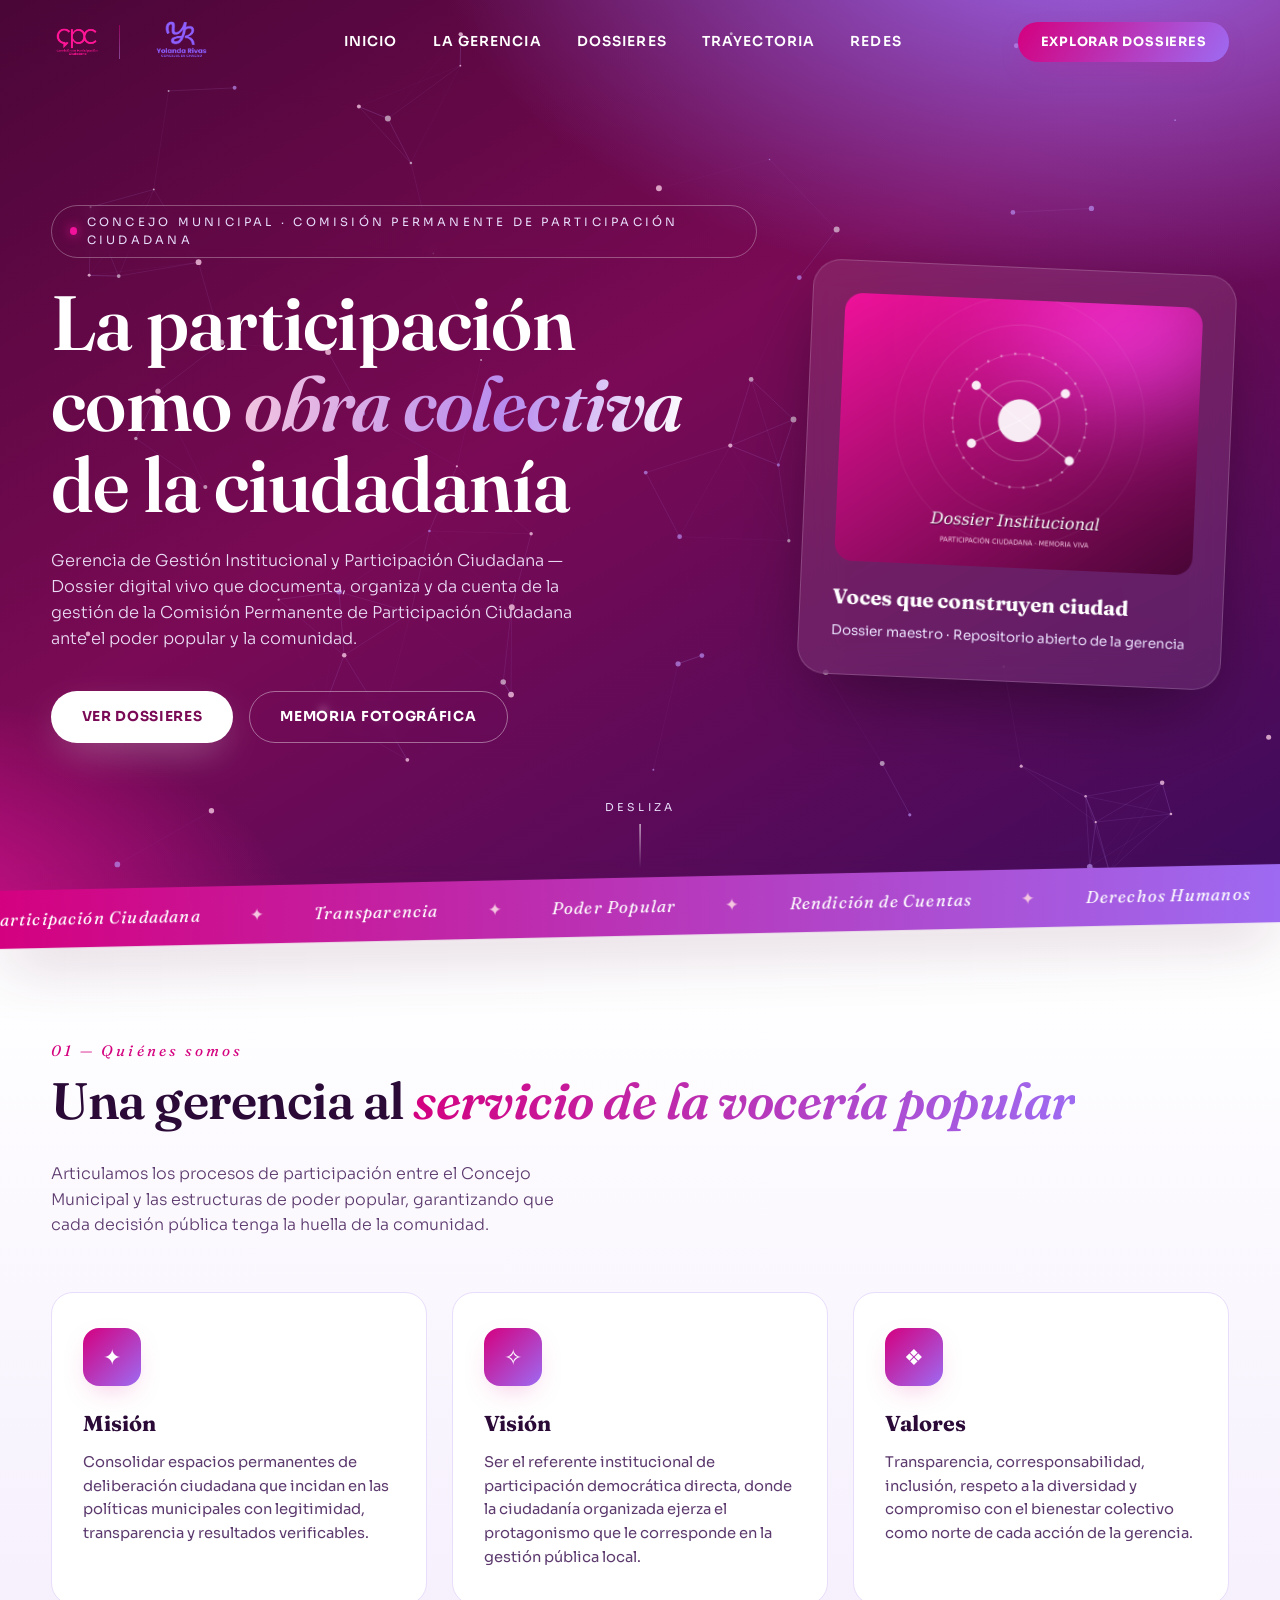
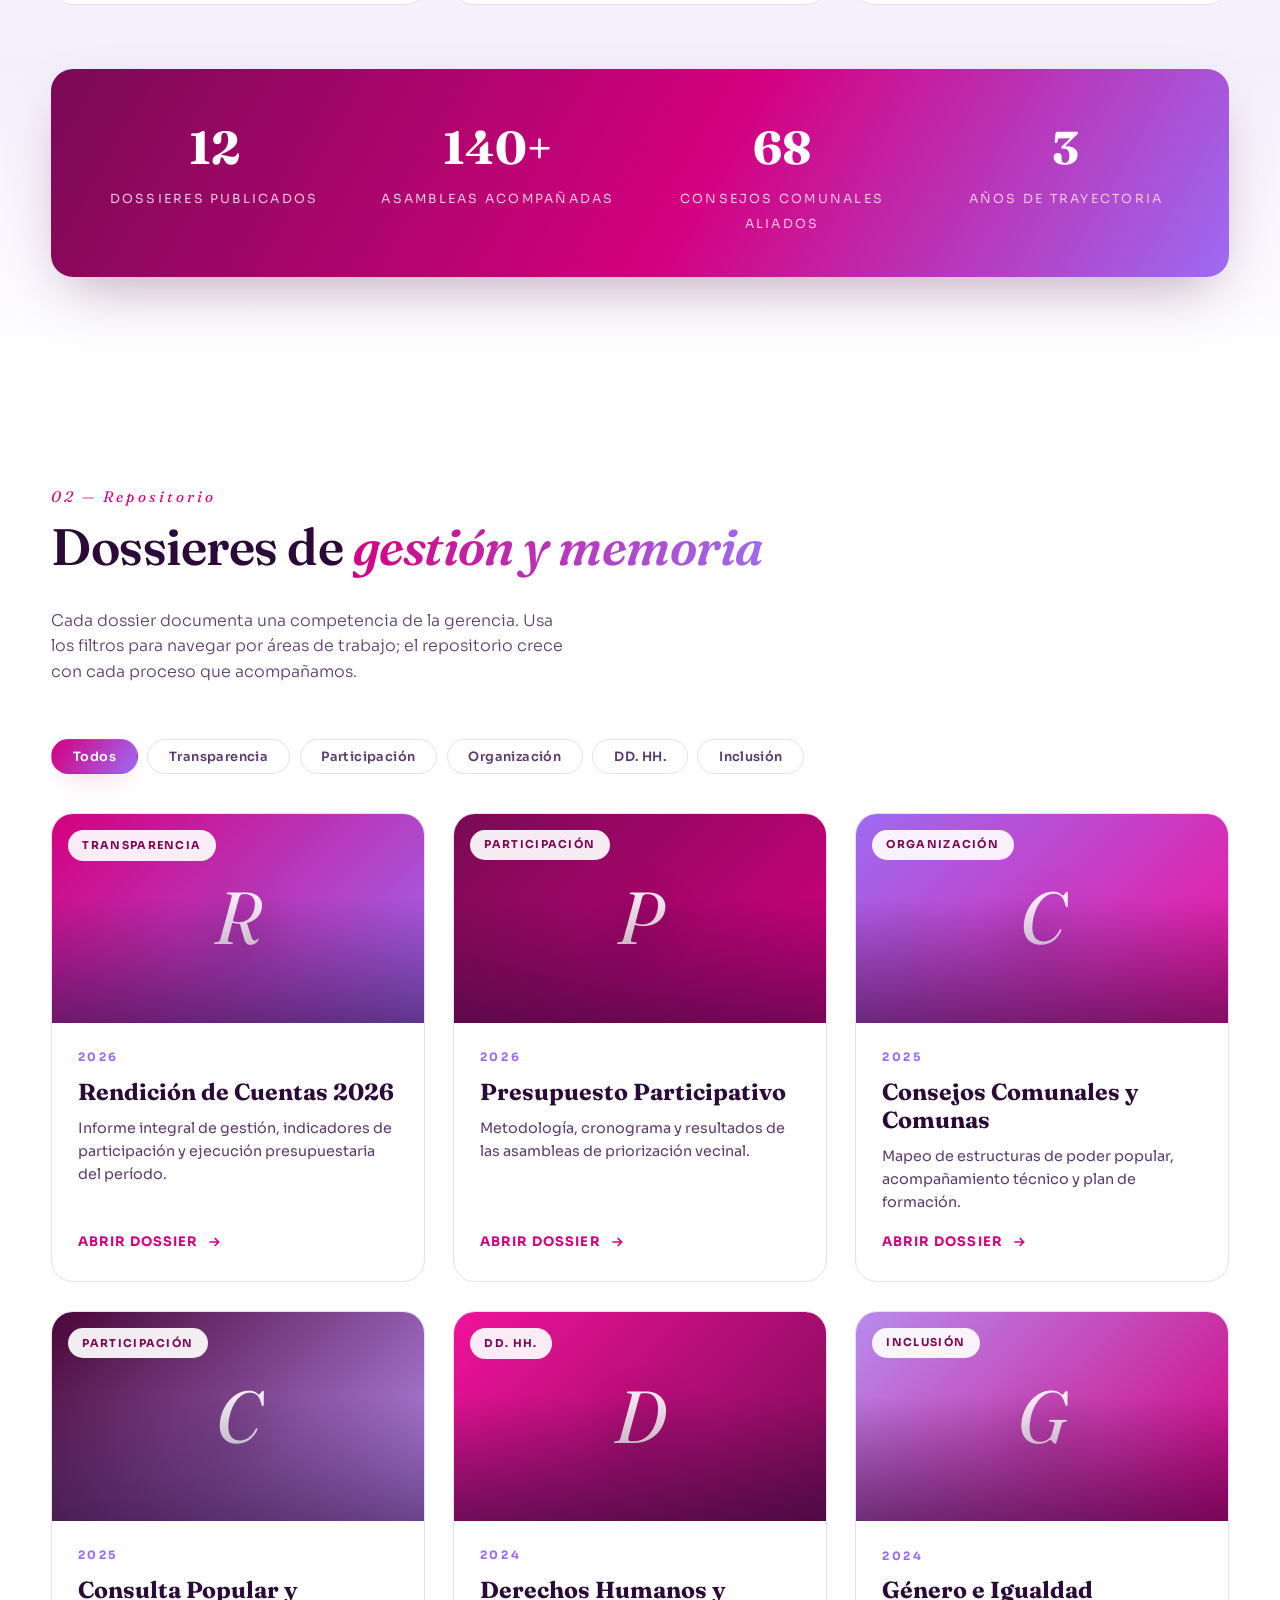
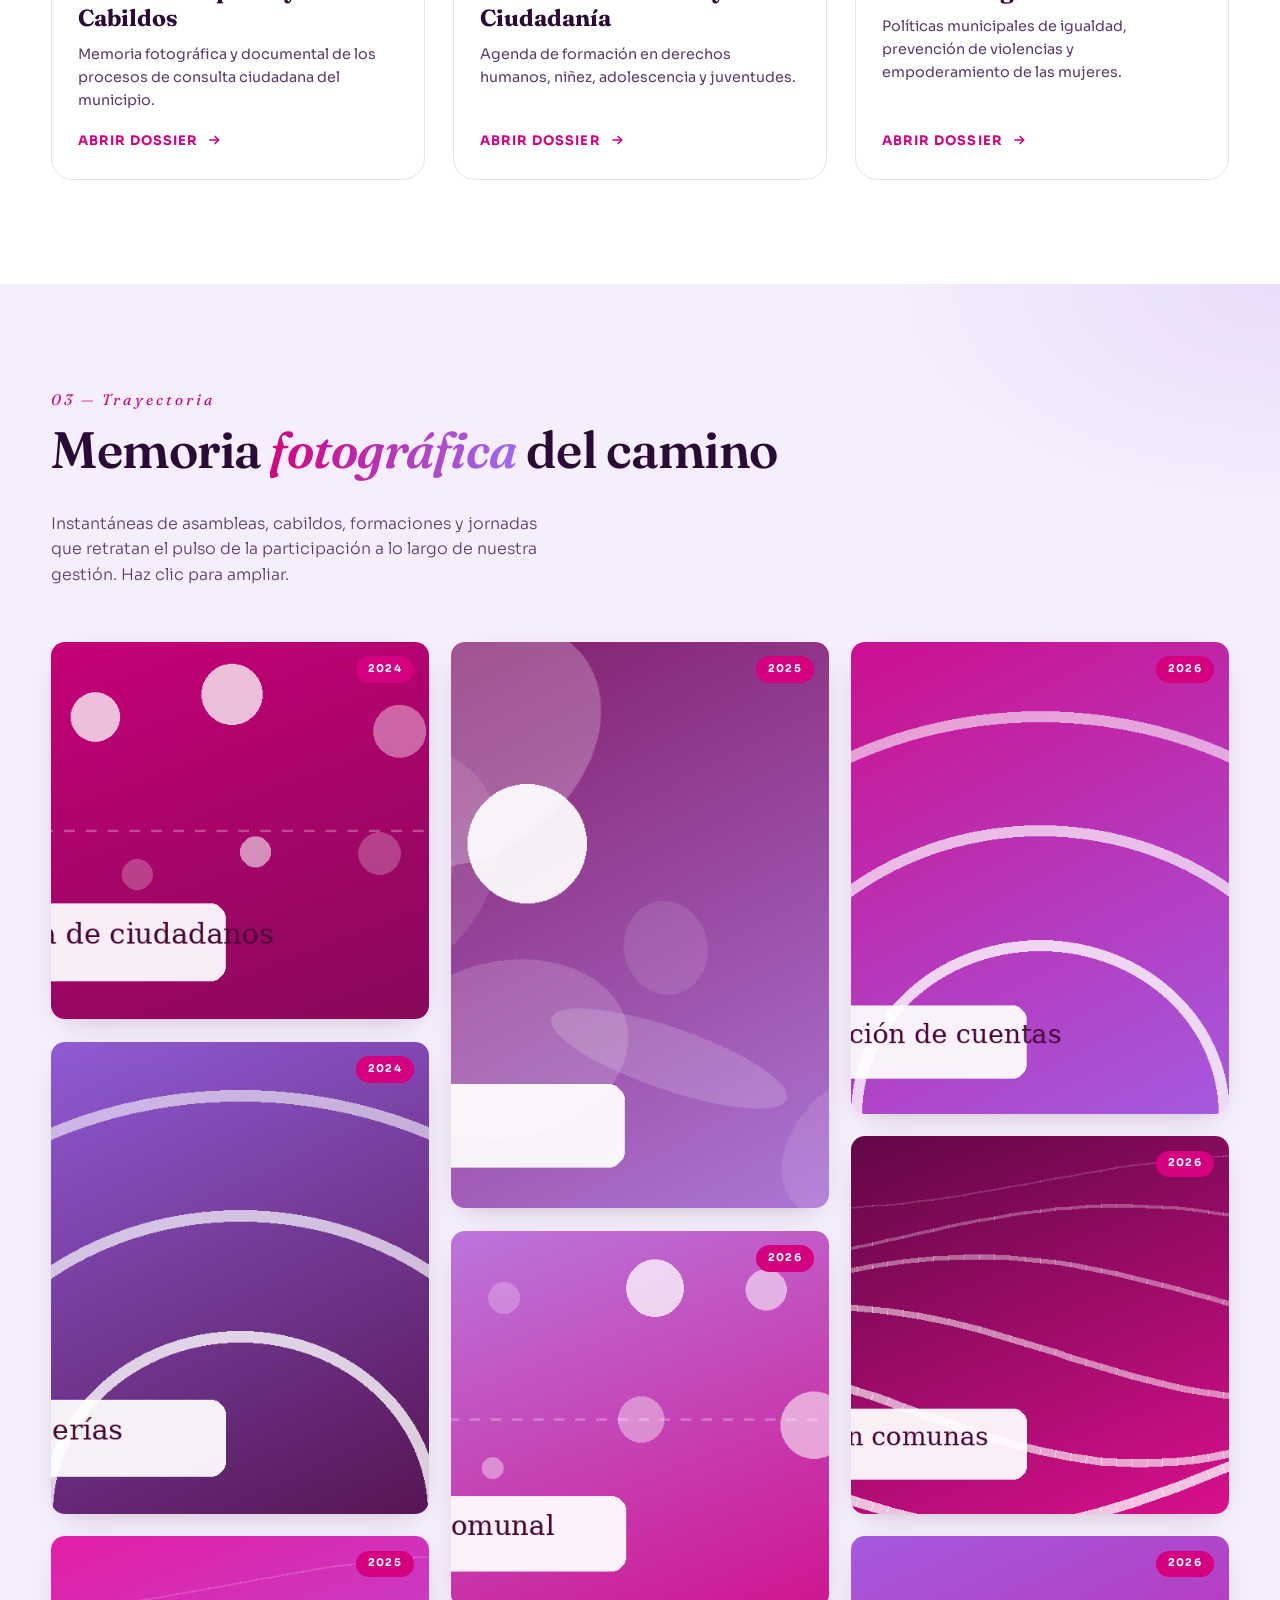
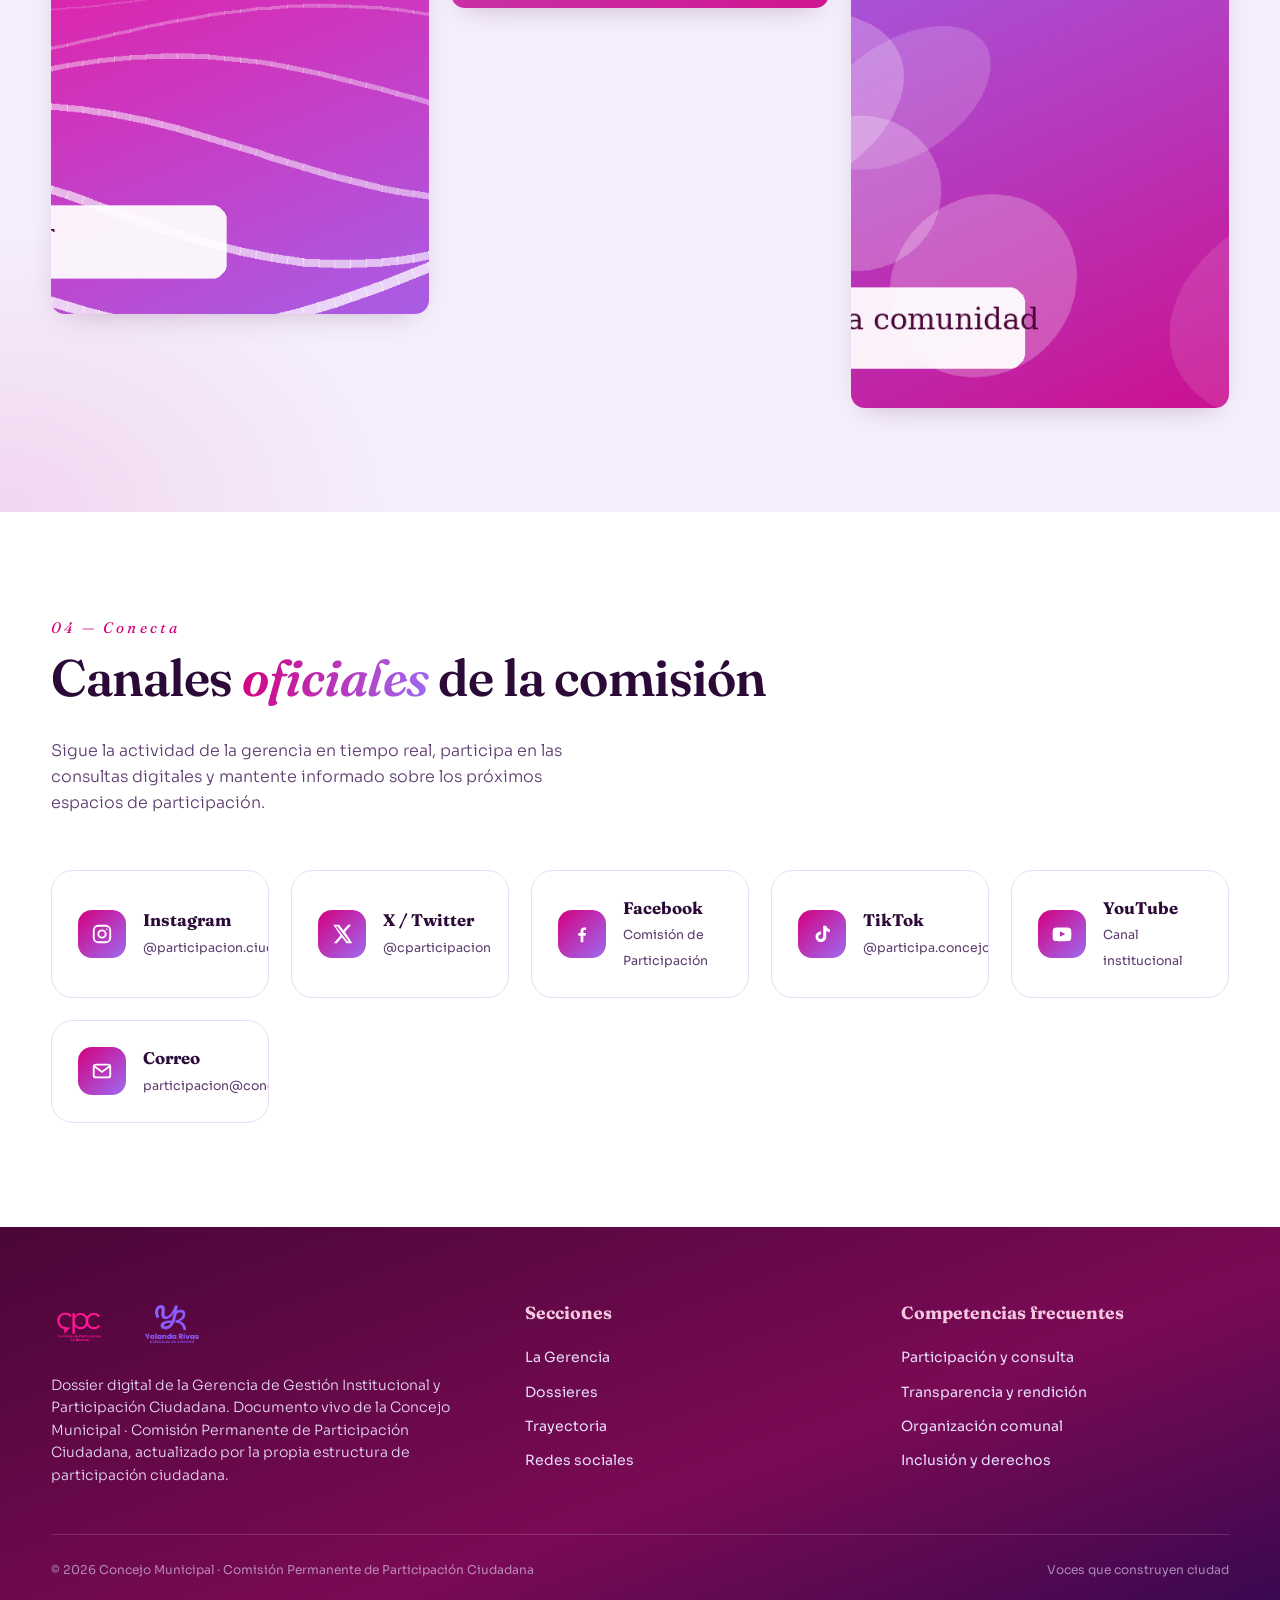
==== index.html @ bcfd6445 "Add files via upload" ====
<!DOCTYPE html>
<html lang="es">
<head>
  <meta charset="UTF-8">
  <meta name="viewport" content="width=device-width, initial-scale=1.0">
  <title>Dossier Institucional · Comisión Permanente de Participación Ciudadana</title>
  <meta name="description" content="Dossier digital de la Gerencia de Gestión Institucional y Participación Ciudadana: dossieres, memoria fotográfica y canales oficiales.">
  <link rel="icon" href="assets/img/logos/logo-comision.png" type="image/png">
  <link rel="preconnect" href="https://fonts.googleapis.com">
  <link rel="preconnect" href="https://fonts.gstatic.com" crossorigin>
  <link href="https://fonts.googleapis.com/css2?family=Fraunces:ital,opsz,wght@0,9..144,300..700;1,9..144,300..700&family=Sora:wght@300;400;600;700&display=swap" rel="stylesheet">
  <link rel="stylesheet" href="css/style.css">
  <link rel="stylesheet" href="css/animations.css">
</head>
<body>

  <!-- Preloader -->
  <div class="preloader" aria-hidden="true">
    <div class="preloader__sello"><span>✦</span></div>
    <p>Dossier Institucional</p>
  </div>

  <!-- Cabecera -->
  <header class="header" id="header">
    <div class="header__logos">
      <img id="logo-comision" src="assets/img/logos/logo-comision.png" alt="Logo de la Comisión Permanente de Participación Ciudadana">
      <span class="header__separador"></span>
      <img id="logo-concejo" src="assets/img/logos/logo-concejo.png" alt="Logo del Concejo Municipal">
    </div>

    <nav class="nav" id="nav" aria-label="Navegación principal">
      <a href="#inicio">Inicio</a>
      <a href="#g-erencia">La Gerencia</a>
      <a href="#g-dossieres">Dossieres</a>
      <a href="#g-galeria">Trayectoria</a>
      <a href="#g-redes">Redes</a>
    </nav>

    <a class="header__cta" href="#g-dossieres">Explorar dossieres</a>

    <button class="hamburguesa" id="hamburguesa" aria-label="Abrir menú">
      <span></span><span></span><span></span>
    </button>
  </header>

  <!-- Hero -->
  <section class="hero" id="inicio">
    <canvas id="lienzo-particulas" aria-hidden="true"></canvas>
    <div class="hero__contenido">
      <div>
        <span class="hero__etiqueta" data-campo="institucion">Concejo Municipal</span>
        <h1>La participación<br>como <em>obra colectiva</em><br>de la ciudadanía</h1>
        <p class="hero__descripcion">
          <span data-campo="gerencia">Gerencia de Gestión Institucional</span> — Dossier digital vivo que
          documenta, organiza y da cuenta de la gestión de la Comisión Permanente de Participación
          Ciudadana ante el poder popular y la comunidad.
        </p>
        <div class="hero__acciones">
          <a class="boton boton--primario" href="#g-dossieres">Ver dossieres</a>
          <a class="boton boton--fantasma" href="#g-galeria">Memoria fotográfica</a>
        </div>
      </div>
      <aside class="hero__tarjeta" aria-label="Documento destacado">
        <img src="assets/img/hero/hero-portada.png" alt="Portada del dossier destacado">
        <h3 data-campo="lema">Voces que construyen ciudad</h3>
        <p>Dossier maestro · Repositorio abierto de la gerencia</p>
      </aside>
    </div>
    <div class="hero__scroll">Desliza</div>
  </section>

  <!-- Franja desfile -->
  <div class="marquee" aria-hidden="true">
    <div class="marquee__pista">
      <span>Participación Ciudadana</span><span>Transparencia</span><span>Poder Popular</span>
      <span>Rendición de Cuentas</span><span>Derechos Humanos</span><span>Inclusión</span>
      <span>Participación Ciudadana</span><span>Transparencia</span><span>Poder Popular</span>
      <span>Rendición de Cuentas</span><span>Derechos Humanos</span><span>Inclusión</span>
    </div>
  </div>

  <!-- La Gerencia -->
  <section class="seccion" id="g-erencia">
    <div class="contenedor">
      <div class="seccion__encabezado revelar">
        <div>
          <span class="seccion__numero">01 — Quiénes somos</span>
          <h2 class="seccion__titulo">Una gerencia al <em>servicio de la vocería popular</em></h2>
        </div>
        <p class="seccion__bajada">
          Articulamos los procesos de participación entre el Concejo Municipal y las estructuras
          de poder popular, garantizando que cada decisión pública tenga la huella de la comunidad.
        </p>
      </div>

      <div class="pilares revelar-hijo">
        <article class="pilar">
          <div class="pilar__icono">✦</div>
          <h3>Misión</h3>
          <p>Consolidar espacios permanentes de deliberación ciudadana que incidan en las políticas municipales con legitimidad, transparencia y resultados verificables.</p>
        </article>
        <article class="pilar">
          <div class="pilar__icono">✧</div>
          <h3>Visión</h3>
          <p>Ser el referente institucional de participación democrática directa, donde la ciudadanía organizada ejerza el protagonismo que le corresponde en la gestión pública local.</p>
        </article>
        <article class="pilar">
          <div class="pilar__icono">❖</div>
          <h3>Valores</h3>
          <p>Transparencia, corresponsabilidad, inclusión, respeto a la diversidad y compromiso con el bienestar colectivo como norte de cada acción de la gerencia.</p>
        </article>
      </div>

      <div class="cifras revelar" id="rejilla-cifras"><!-- Cifras inyectadas desde js/config.js --></div>
    </div>
  </section>

  <!-- Dossieres -->
  <section class="seccion" id="g-dossieres">
    <div class="contenedor">
      <div class="seccion__encabezado revelar">
        <div>
          <span class="seccion__numero">02 — Repositorio</span>
          <h2 class="seccion__titulo">Dossieres de <em>gestión y memoria</em></h2>
        </div>
        <p class="seccion__bajada">
          Cada dossier documenta una competencia de la gerencia. Usa los filtros para navegar por
          áreas de trabajo; el repositorio crece con cada proceso que acompañamos.
        </p>
      </div>

      <div class="filtros" id="filtros" role="group" aria-label="Filtrar dossieres por competencia"></div>
      <div class="dossieres__rejilla revelar-hijo" id="rejilla-dossieres"><!-- Dossieres inyectados desde js/config.js --></div>
    </div>
  </section>

  <!-- Galería / Trayectoria -->
  <section class="seccion" id="g-galeria">
    <div class="contenedor">
      <div class="seccion__encabezado revelar">
        <div>
          <span class="seccion__numero">03 — Trayectoria</span>
          <h2 class="seccion__titulo">Memoria <em>fotográfica</em> del camino</h2>
        </div>
        <p class="seccion__bajada">
          Instantáneas de asambleas, cabildos, formaciones y jornadas que retratan el pulso de la
          participación a lo largo de nuestra gestión. Haz clic para ampliar.
        </p>
      </div>
      <div class="galeria__muro" id="galeria-muro"><!-- Galería inyectada desde js/config.js --></div>
    </div>
  </section>

  <!-- Lightbox -->
  <div class="lightbox" id="lightbox" role="dialog" aria-modal="true" aria-label="Visor de imágenes">
    <button class="lightbox__btn lightbox__cerrar" id="lightbox-cerrar" aria-label="Cerrar">✕</button>
    <button class="lightbox__btn lightbox__prev" id="lightbox-prev" aria-label="Imagen anterior">‹</button>
    <figure class="lightbox__figura">
      <img id="lightbox-img" src="" alt="">
      <figcaption id="lightbox-caption"></figcaption>
    </figure>
    <button class="lightbox__btn lightbox__next" id="lightbox-next" aria-label="Imagen siguiente">›</button>
  </div>

  <!-- Redes sociales -->
  <section class="seccion" id="g-redes">
    <div class="contenedor">
      <div class="seccion__encabezado revelar">
        <div>
          <span class="seccion__numero">04 — Conecta</span>
          <h2 class="seccion__titulo">Canales <em>oficiales</em> de la comisión</h2>
        </div>
        <p class="seccion__bajada">
          Sigue la actividad de la gerencia en tiempo real, participa en las consultas digitales
          y mantente informado sobre los próximos espacios de participación.
        </p>
      </div>
      <div class="redes__rejilla revelar-hijo" id="rejilla-redes"><!-- Redes inyectadas desde js/config.js --></div>
    </div>
  </section>

  <!-- Pie de página -->
  <footer class="footer">
    <div class="footer__rejilla">
      <div>
        <div class="footer__marca">
          <img src="assets/img/logos/logo-comision.png" alt="Logo de la comisión">
          <img src="assets/img/logos/logo-concejo.png" alt="Logo del concejo">
        </div>
        <p>
          Dossier digital de la <span data-campo="gerencia">gerencia</span>. Documento vivo de la
          <span data-campo="institucion">institución</span>, actualizado por la propia estructura
          de participación ciudadana.
        </p>
      </div>
      <div>
        <h4>Secciones</h4>
        <ul>
          <li><a href="#g-erencia">La Gerencia</a></li>
          <li><a href="#g-dossieres">Dossieres</a></li>
          <li><a href="#g-galeria">Trayectoria</a></li>
          <li><a href="#g-redes">Redes sociales</a></li>
        </ul>
      </div>
      <div>
        <h4>Competencias frecuentes</h4>
        <ul>
          <li><a href="#g-dossieres">Participación y consulta</a></li>
          <li><a href="#g-dossieres">Transparencia y rendición</a></li>
          <li><a href="#g-dossieres">Organización comunal</a></li>
          <li><a href="#g-dossieres">Inclusión y derechos</a></li>
        </ul>
      </div>
    </div>
    <div class="footer__base">
      <span>© <span id="anio"></span> <span data-campo="institucion">Comisión Permanente de Participación Ciudadana</span></span>
      <span data-campo="lema">Voces que construyen ciudad</span>
    </div>
  </footer>

  <button class="ir-arriba" id="ir-arriba" aria-label="Volver arriba">↑</button>

  <script>document.getElementById('anio').textContent = new Date().getFullYear();</script>
  <script src="js/config.js"></script>
  <script src="js/main.js"></script>
</body>
</html>
---- css/style.css ----
/* ============================================================
   DOSSIER INSTITUCIONAL — COMISIÓN PERMANENTE DE PARTICIPACIÓN
   CIUDADANA · GERENCIA INSTITUCIONAL
   Paleta: Fucsia · Blanco · Lila (+ derivados)
   ============================================================ */

:root{
  /* Paleta institucional */
  --fuscia:        #D4007F;
  --fuscia-vivo:   #F0129B;
  --fuscia-oscuro: #7A0A55;
  --fuscia-prof:   #4A0637;
  --lila:          #B78BEE;
  --lila-vivo:     #9D6BF2;
  --lila-suave:    #E8DDFA;
  --lila-neblina:  #F5EFFD;
  --blanco:        #FFFFFF;
  --tinta:         #2B0A38;   /* morado muy oscuro, texto */
  --tinta-suave:   #5C3A6E;
  --gris-lila:     #9C8AAE;
  --oro-rosa:      #F4C6E0;

  /* Tipografía */
  --fuente-display: 'Fraunces', 'Georgia', serif;
  --fuente-cuerpo:  'Sora', 'Segoe UI', sans-serif;

  /* Ritmo visual */
  --radio:     22px;
  --radio-sm:  14px;
  --sombra:    0 24px 60px -18px rgba(74, 6, 55, .35);
  --sombra-sm: 0 10px 30px -12px rgba(212, 0, 127, .35);
  --transicion: cubic-bezier(.22, 1, .36, 1);
}

*, *::before, *::after{ margin:0; padding:0; box-sizing:border-box; }
html{ scroll-behavior:smooth; }
body{
  font-family: var(--fuente-cuerpo);
  color: var(--tinta);
  background: var(--blanco);
  overflow-x: hidden;
  line-height: 1.6;
}
img{ max-width:100%; display:block; }
a{ text-decoration:none; color:inherit; }
ul{ list-style:none; }
button{ font-family:inherit; cursor:pointer; border:none; background:none; }
::selection{ background: var(--fuscia); color: var(--blanco); }

/* ---------- Preloader ---------- */
.preloader{
  position:fixed; inset:0; z-index:9999;
  background: linear-gradient(135deg, var(--fuscia-prof), var(--fuscia-oscuro) 55%, var(--lila-vivo));
  display:flex; align-items:center; justify-content:center; flex-direction:column; gap:1.2rem;
  transition: opacity .8s var(--transicion), visibility .8s;
}
.preloader.oculto{ opacity:0; visibility:hidden; }
.preloader__sello{
  width:74px; height:74px; border-radius:50%;
  border:3px solid rgba(255,255,255,.25); border-top-color:var(--blanco);
  animation: girar 1s linear infinite;
  display:grid; place-items:center;
}
.preloader__sello span{
  font-family:var(--fuente-display); font-size:1.4rem; color:var(--blanco);
  animation: girar 1s linear infinite reverse;
}
.preloader p{ color:var(--lila-suave); letter-spacing:.35em; font-size:.72rem; text-transform:uppercase; }

/* ---------- Header ---------- */
.header{
  position:fixed; top:0; left:0; right:0; z-index:100;
  display:flex; align-items:center; justify-content:space-between;
  padding:1rem 4vw;
  transition: all .45s var(--transicion);
}
.header.solido{
  background: rgba(255,255,255,.86);
  backdrop-filter: blur(18px);
  box-shadow: 0 6px 30px -12px rgba(74,6,55,.25);
  padding:.6rem 4vw;
}
.header__logos{ display:flex; align-items:center; gap:1rem; }
.header__logos img{
  height:52px; width:auto; object-fit:contain;
  transition: transform .4s var(--transicion);
}
.header__logos img:hover{ transform: scale(1.08) rotate(-2deg); }
.header__separador{ width:1px; height:34px; background: linear-gradient(var(--fuscia), var(--lila)); opacity:.5; }

.nav{ display:flex; align-items:center; gap:2.2rem; }
.nav a{
  position:relative; font-size:.86rem; font-weight:600;
  letter-spacing:.08em; text-transform:uppercase; color:var(--tinta);
  padding:.3rem 0;
}
.header:not(.solido) .nav a{ color: var(--blanco); }
.nav a::after{
  content:''; position:absolute; left:0; bottom:-2px; height:2px; width:0;
  background: linear-gradient(90deg, var(--fuscia), var(--lila));
  transition: width .35s var(--transicion);
}
.nav a:hover::after{ width:100%; }

.header__cta{
  padding:.6rem 1.4rem; border-radius:999px; font-size:.8rem; font-weight:700;
  letter-spacing:.06em; text-transform:uppercase;
  background: linear-gradient(120deg, var(--fuscia), var(--lila-vivo));
  color:var(--blanco); box-shadow: var(--sombra-sm);
  transition: transform .3s var(--transicion), box-shadow .3s;
}
.header__cta:hover{ transform: translateY(-3px); box-shadow: 0 16px 34px -10px rgba(212,0,127,.5); }

.hamburguesa{ display:none; flex-direction:column; gap:5px; padding:.5rem; z-index:120; }
.hamburguesa span{ width:26px; height:2.5px; background: var(--fuscia); border-radius:2px; transition:.35s var(--transicion); }
.hamburguesa.activa span:nth-child(1){ transform: translateY(7.5px) rotate(45deg); }
.hamburguesa.activa span:nth-child(2){ opacity:0; }
.hamburguesa.activa span:nth-child(3){ transform: translateY(-7.5px) rotate(-45deg); }

/* ---------- Hero ---------- */
.hero{
  position:relative; min-height:100vh;
  display:flex; align-items:center;
  background: radial-gradient(1200px 700px at 85% -10%, var(--lila-vivo) 0%, transparent 55%),
              radial-gradient(900px 600px at -10% 110%, var(--fuscia-vivo) 0%, transparent 50%),
              linear-gradient(150deg, var(--fuscia-prof) 0%, var(--fuscia-oscuro) 45%, #3D0B5C 100%);
  color: var(--blanco);
  overflow:hidden;
}
#lienzo-particulas{ position:absolute; inset:0; width:100%; height:100%; }
.hero__contenido{
  position:relative; z-index:2;
  width:min(1200px, 92vw); margin:0 auto;
  padding: 9rem 0 6rem;
  display:grid; grid-template-columns: 1.25fr .75fr; gap:3rem; align-items:center;
}
.hero__etiqueta{
  display:inline-flex; align-items:center; gap:.6rem;
  border:1px solid rgba(255,255,255,.3); border-radius:999px;
  padding:.45rem 1.1rem; font-size:.72rem; letter-spacing:.28em; text-transform:uppercase;
  color: var(--lila-suave); backdrop-filter: blur(6px); margin-bottom:1.6rem;
}
.hero__etiqueta::before{ content:''; width:8px; height:8px; border-radius:50%; background:var(--fuscia-vivo); box-shadow:0 0 12px var(--fuscia-vivo); }
.hero h1{
  font-family: var(--fuente-display); font-weight:600;
  font-size: clamp(2.6rem, 6vw, 4.8rem); line-height:1.05; letter-spacing:-.01em;
}
.hero h1 em{
  font-style:italic;
  background: linear-gradient(100deg, var(--oro-rosa), var(--lila) 60%, var(--blanco));
  -webkit-background-clip:text; background-clip:text; -webkit-text-fill-color:transparent;
}
.hero__descripcion{
  margin-top:1.4rem; max-width:34rem; color:#EADCF5; font-size:1.02rem; font-weight:300;
}
.hero__acciones{ display:flex; gap:1rem; margin-top:2.4rem; flex-wrap:wrap; }
.boton{
  display:inline-flex; align-items:center; gap:.6rem;
  padding:.9rem 1.9rem; border-radius:999px; font-weight:700; font-size:.86rem;
  letter-spacing:.05em; text-transform:uppercase;
  transition: transform .35s var(--transicion), box-shadow .35s;
}
.boton--primario{ background:var(--blanco); color:var(--fuscia-oscuro); box-shadow:0 14px 40px -10px rgba(255,255,255,.35); }
.boton--primario:hover{ transform:translateY(-4px) scale(1.02); }
.boton--fantasma{ border:1.5px solid rgba(255,255,255,.4); color:var(--blanco); backdrop-filter:blur(4px); }
.boton--fantasma:hover{ background:rgba(255,255,255,.12); transform:translateY(-4px); }

.hero__tarjeta{
  position:relative; border-radius:28px; padding:2rem;
  background: rgba(255,255,255,.08); border:1px solid rgba(255,255,255,.18);
  backdrop-filter: blur(20px);
  box-shadow: 0 30px 80px -20px rgba(0,0,0,.45);
  transform: rotate(2.5deg);
  transition: transform .6s var(--transicion);
}
.hero__tarjeta:hover{ transform: rotate(0deg) scale(1.02); }
.hero__tarjeta img{ border-radius:18px; margin-bottom:1.2rem; aspect-ratio:4/3; object-fit:cover; }
.hero__tarjeta h3{ font-family:var(--fuente-display); font-size:1.3rem; margin-bottom:.4rem; }
.hero__tarjeta p{ font-size:.85rem; color:var(--lila-suave); }

.hero__scroll{
  position:absolute; bottom:2rem; left:50%; transform:translateX(-50%); z-index:2;
  display:flex; flex-direction:column; align-items:center; gap:.5rem;
  color:var(--lila-suave); font-size:.68rem; letter-spacing:.3em; text-transform:uppercase;
}
.hero__scroll::after{
  content:''; width:1.5px; height:44px;
  background: linear-gradient(var(--blanco), transparent);
  animation: gota 1.8s var(--transicion) infinite;
}

/* ---------- Marquee ---------- */
.marquee{
  background: linear-gradient(90deg, var(--fuscia), var(--lila-vivo));
  color:var(--blanco); overflow:hidden; padding:.95rem 0;
  transform: rotate(-1.2deg) scale(1.02); margin:-1.4rem 0 0;
  position:relative; z-index:5; box-shadow: var(--sombra);
}
.marquee__pista{ display:flex; gap:3rem; width:max-content; animation: desfile 26s linear infinite; }
.marquee__pista span{
  font-family:var(--fuente-display); font-style:italic; font-size:1.05rem; letter-spacing:.06em;
  display:flex; align-items:center; gap:3rem; white-space:nowrap;
}
.marquee__pista span::after{ content:'✦'; font-style:normal; color:var(--oro-rosa); }

/* ---------- Estructura de secciones ---------- */
.seccion{ padding:6.5rem 4vw; position:relative; }
.contenedor{ width:min(1200px, 92vw); margin:0 auto; }
.seccion__encabezado{ margin-bottom:3.4rem; display:flex; align-items:flex-end; justify-content:space-between; gap:2rem; flex-wrap:wrap; }
.seccion__numero{
  font-family:var(--fuente-display); font-style:italic; font-size:.95rem;
  color:var(--fuscia); letter-spacing:.2em; display:block; margin-bottom:.6rem;
}
.seccion__titulo{
  font-family:var(--fuente-display); font-weight:600;
  font-size: clamp(2rem, 4.2vw, 3.2rem); line-height:1.1; letter-spacing:-.01em;
}
.seccion__titulo em{
  font-style:italic; color:var(--fuscia);
  background: linear-gradient(100deg, var(--fuscia), var(--lila-vivo));
  -webkit-background-clip:text; background-clip:text; -webkit-text-fill-color:transparent;
}
.seccion__bajada{ max-width:32rem; color:var(--tinta-suave); font-weight:300; }

/* ---------- La Gerencia ---------- */
#g-erencia{ background: linear-gradient(180deg, var(--blanco), var(--lila-neblina) 70%, var(--blanco)); }
.pilares{ display:grid; grid-template-columns:repeat(3,1fr); gap:1.6rem; }
.pilar{
  position:relative; border-radius:var(--radio); padding:2.2rem 1.9rem;
  background:var(--blanco); border:1px solid var(--lila-suave);
  overflow:hidden; transition: transform .5s var(--transicion), box-shadow .5s;
}
.pilar::before{
  content:''; position:absolute; inset:0;
  background: linear-gradient(140deg, rgba(212,0,127,.08), rgba(157,107,242,.12));
  opacity:0; transition:opacity .5s;
}
.pilar:hover{ transform:translateY(-10px); box-shadow:var(--sombra); }
.pilar:hover::before{ opacity:1; }
.pilar__icono{
  width:58px; height:58px; border-radius:16px; display:grid; place-items:center;
  background: linear-gradient(135deg, var(--fuscia), var(--lila-vivo));
  color:var(--blanco); margin-bottom:1.3rem; font-size:1.4rem;
  box-shadow: var(--sombra-sm);
}
.pilar h3{ font-family:var(--fuente-display); font-size:1.35rem; margin-bottom:.6rem; position:relative; }
.pilar p{ font-size:.92rem; color:var(--tinta-suave); position:relative; }

.cifras{
  margin-top:4rem; display:grid; grid-template-columns:repeat(4,1fr); gap:1.4rem;
  border-radius:var(--radio); padding:2.6rem 2rem;
  background: linear-gradient(120deg, var(--fuscia-oscuro), var(--fuscia) 55%, var(--lila-vivo));
  color:var(--blanco); box-shadow:var(--sombra);
}
.cifra{ text-align:center; }
.cifra strong{ font-family:var(--fuente-display); font-size:clamp(2rem,3.6vw,3rem); display:block; }
.cifra span{ font-size:.78rem; letter-spacing:.18em; text-transform:uppercase; color:var(--oro-rosa); }

/* ---------- Dossieres ---------- */
#g-dossieres{ background: var(--blanco); }
.filtros{ display:flex; gap:.6rem; flex-wrap:wrap; margin-bottom:2.4rem; }
.filtro{
  padding:.55rem 1.3rem; border-radius:999px; font-size:.8rem; font-weight:600;
  border:1.5px solid var(--lila-suave); color:var(--tinta-suave);
  transition: all .35s var(--transicion); letter-spacing:.03em;
}
.filtro:hover{ border-color:var(--fuscia); color:var(--fuscia); transform:translateY(-2px); }
.filtro.activo{
  background: linear-gradient(120deg, var(--fuscia), var(--lila-vivo));
  border-color:transparent; color:var(--blanco); box-shadow:var(--sombra-sm);
}
.dossieres__rejilla{ display:grid; grid-template-columns:repeat(auto-fill, minmax(320px,1fr)); gap:1.8rem; }
.dossier-tarjeta{
  position:relative; border-radius:var(--radio); overflow:hidden;
  background:var(--blanco); border:1px solid var(--lila-suave);
  display:flex; flex-direction:column;
  transition: transform .5s var(--transicion), box-shadow .5s, opacity .4s, scale .4s;
}
.dossier-tarjeta:hover{ transform:translateY(-12px); box-shadow:var(--sombra); }
.dossier-tarjeta.oculto{ display:none; }
.dossier-tarjeta__portada{
  position:relative; aspect-ratio:16/9; overflow:hidden;
  display:grid; place-items:center;
}
.dossier-tarjeta__portada::after{
  content:''; position:absolute; inset:0;
  background: linear-gradient(180deg, transparent 40%, rgba(43,10,56,.55));
}
.dossier-tarjeta__portada .inicial{
  font-family:var(--fuente-display); font-size:4.6rem; font-style:italic; color:rgba(255,255,255,.9);
  text-shadow:0 10px 40px rgba(0,0,0,.3);
}
.dossier-tarjeta__portada img{ position:absolute; inset:0; width:100%; height:100%; object-fit:cover; transition:transform .8s var(--transicion); }
.dossier-tarjeta:hover .dossier-tarjeta__portada img{ transform:scale(1.07); }
.dossier-tarjeta__competencia{
  position:absolute; top:1rem; left:1rem; z-index:2;
  background:rgba(255,255,255,.92); color:var(--fuscia-oscuro);
  font-size:.68rem; font-weight:700; letter-spacing:.12em; text-transform:uppercase;
  padding:.4rem .9rem; border-radius:999px; backdrop-filter:blur(6px);
}
.dossier-tarjeta__cuerpo{ padding:1.6rem 1.6rem 1.8rem; display:flex; flex-direction:column; gap:.7rem; flex:1; }
.dossier-tarjeta__anio{ font-size:.72rem; letter-spacing:.22em; text-transform:uppercase; color:var(--lila-vivo); font-weight:700; }
.dossier-tarjeta__cuerpo h3{ font-family:var(--fuente-display); font-size:1.45rem; line-height:1.2; }
.dossier-tarjeta__cuerpo p{ font-size:.9rem; color:var(--tinta-suave); flex:1; }
.dossier-tarjeta__enlace{
  display:inline-flex; align-items:center; gap:.5rem; margin-top:.4rem;
  font-size:.82rem; font-weight:700; letter-spacing:.08em; text-transform:uppercase; color:var(--fuscia);
}
.dossier-tarjeta__enlace svg{ transition: transform .35s var(--transicion); }
.dossier-tarjeta:hover .dossier-tarjeta__enlace svg{ transform: translateX(6px); }

.dossier-vacio{
  grid-column:1/-1; text-align:center; padding:3.4rem 2rem; border:2px dashed var(--lila-suave);
  border-radius:var(--radio); color:var(--tinta-suave); font-style:italic;
}

/* ---------- Galería ---------- */
#g-galeria{
  background:
    radial-gradient(700px 400px at 100% 0%, rgba(183,139,238,.18), transparent 60%),
    radial-gradient(700px 500px at 0% 100%, rgba(212,0,127,.10), transparent 60%),
    var(--lila-neblina);
}
.galeria__muro{ columns: 3 300px; column-gap:1.4rem; }
.galeria__item{
  position:relative; margin-bottom:1.4rem; border-radius:var(--radio-sm); overflow:hidden;
  cursor:zoom-in; break-inside:avoid; box-shadow:0 10px 30px -14px rgba(74,6,55,.3);
}
.galeria__item img{ width:100%; transition: transform .8s var(--transicion); }
.galeria__item:hover img{ transform: scale(1.06); }
.galeria__item figcaption{
  position:absolute; inset:auto 0 0 0; padding:2.2rem 1.2rem 1rem;
  background: linear-gradient(transparent, rgba(43,10,56,.85));
  color:var(--blanco); font-size:.82rem;
  opacity:0; transform:translateY(12px); transition:.45s var(--transicion);
}
.galeria__item:hover figcaption{ opacity:1; transform:translateY(0); }
.galeria__item figcaption strong{ font-family:var(--fuente-display); display:block; font-size:1rem; }
.galeria__anio{
  position:absolute; top:.9rem; right:.9rem;
  background:var(--fuscia); color:var(--blanco); font-size:.66rem; font-weight:700;
  padding:.3rem .8rem; border-radius:999px; letter-spacing:.1em;
}

/* ---------- Lightbox ---------- */
.lightbox{
  position:fixed; inset:0; z-index:1000; display:grid; place-items:center;
  background:rgba(43,10,56,.92); backdrop-filter:blur(10px);
  opacity:0; visibility:hidden; transition:.45s var(--transicion);
}
.lightbox.abierto{ opacity:1; visibility:visible; }
.lightbox__figura{ max-width:min(1000px, 90vw); text-align:center; }
.lightbox__figura img{ max-height:74vh; width:auto; margin:0 auto; border-radius:18px; box-shadow:0 40px 100px -20px rgba(0,0,0,.6); }
.lightbox__figura figcaption{ margin-top:1.2rem; color:var(--lila-suave); font-family:var(--fuente-display); font-size:1.1rem; font-style:italic; }
.lightbox__btn{
  position:absolute; width:52px; height:52px; border-radius:50%;
  background:rgba(255,255,255,.12); color:var(--blanco); font-size:1.3rem;
  display:grid; place-items:center; transition:.3s; backdrop-filter:blur(6px);
}
.lightbox__btn:hover{ background:var(--fuscia); }
.lightbox__cerrar{ top:2rem; right:2rem; }
.lightbox__prev{ left:2rem; top:50%; transform:translateY(-50%); }
.lightbox__next{ right:2rem; top:50%; transform:translateY(-50%); }

/* ---------- Redes sociales ---------- */
#g-redes{ background:var(--blanco); }
.redes__rejilla{ display:grid; grid-template-columns:repeat(auto-fit, minmax(210px,1fr)); gap:1.4rem; }
.red{
  position:relative; display:flex; align-items:center; gap:1.1rem;
  padding:1.5rem 1.6rem; border-radius:var(--radio);
  border:1.5px solid var(--lila-suave); background:var(--blanco);
  overflow:hidden; transition:.45s var(--transicion);
}
.red::before{
  content:''; position:absolute; inset:0;
  background: linear-gradient(120deg, var(--fuscia), var(--lila-vivo));
  transform: translateY(101%); transition: transform .5s var(--transicion);
}
.red:hover{ transform:translateY(-6px); box-shadow:var(--sombra); border-color:transparent; }
.red:hover::before{ transform:translateY(0); }
.red__icono, .red__texto{ position:relative; z-index:1; transition:color .4s; }
.red__icono{ width:48px; height:48px; border-radius:14px; display:grid; place-items:center;
  background:linear-gradient(135deg,var(--fuscia),var(--lila-vivo)); color:var(--blanco); flex-shrink:0; }
.red:hover .red__icono{ background:rgba(255,255,255,.2); }
.red__texto strong{ display:block; font-family:var(--fuente-display); font-size:1.05rem; }
.red__texto span{ font-size:.78rem; color:var(--tinta-suave); }
.red:hover .red__texto, .red:hover .red__texto span{ color:var(--blanco); }

/* ---------- Footer ---------- */
.footer{
  background: linear-gradient(160deg, var(--fuscia-prof), var(--fuscia-oscuro) 60%, #38084F);
  color:var(--blanco); padding:4.5rem 4vw 2rem;
}
.footer__rejilla{
  width:min(1200px,92vw); margin:0 auto 3rem;
  display:grid; grid-template-columns:1.3fr 1fr 1fr; gap:3rem;
}
.footer__marca{ display:flex; align-items:center; gap:1rem; margin-bottom:1.2rem; }
.footer__marca img{ height:56px; }
.footer p{ font-size:.88rem; color:var(--lila-suave); font-weight:300; max-width:30rem; }
.footer h4{ font-family:var(--fuente-display); font-size:1.1rem; margin-bottom:1.1rem; color:var(--oro-rosa); }
.footer li{ margin-bottom:.55rem; }
.footer li a{ font-size:.88rem; color:var(--lila-suave); transition:.3s; }
.footer li a:hover{ color:var(--blanco); padding-left:6px; }
.footer__base{
  width:min(1200px,92vw); margin:0 auto; padding-top:1.6rem;
  border-top:1px solid rgba(255,255,255,.14);
  display:flex; justify-content:space-between; gap:1rem; flex-wrap:wrap;
  font-size:.76rem; color:rgba(232,221,250,.6);
}

/* ---------- Utilidades ---------- */
.revelar{ opacity:0; transform:translateY(46px); transition: opacity .9s var(--transicion), transform .9s var(--transicion); }
.revelar.visible{ opacity:1; transform:translateY(0); }
.ir-arriba{
  position:fixed; bottom:1.8rem; right:1.8rem; z-index:90;
  width:52px; height:52px; border-radius:50%;
  background:linear-gradient(135deg, var(--fuscia), var(--lila-vivo));
  color:var(--blanco); font-size:1.15rem; display:grid; place-items:center;
  box-shadow:var(--sombra-sm);
  opacity:0; visibility:hidden; transform:translateY(16px);
  transition:.4s var(--transicion);
}
.ir-arriba.visible{ opacity:1; visibility:visible; transform:translateY(0); }
.ir-arriba:hover{ transform:translateY(-5px); }

/* ---------- Responsivo ---------- */
@media (max-width: 960px){
  .hero__contenido{ grid-template-columns:1fr; }
  .hero__tarjeta{ max-width:420px; transform:rotate(0); }
  .pilares{ grid-template-columns:1fr; }
  .cifras{ grid-template-columns:repeat(2,1fr); gap:2rem; }
  .footer__rejilla{ grid-template-columns:1fr; gap:2.2rem; }
  .nav{
    position:fixed; inset:0; flex-direction:column; justify-content:center; gap:2.4rem;
    background:linear-gradient(160deg, var(--fuscia-prof), var(--fuscia-oscuro));
    clip-path:circle(0 at calc(100% - 3rem) 3rem); transition:clip-path .7s var(--transicion);
  }
  .nav.abierto{ clip-path:circle(150% at calc(100% - 3rem) 3rem); }
  .header:not(.solido) .nav a, .nav a{ color:var(--blanco); font-size:1.15rem; }
  .hamburguesa{ display:flex; }
  .header__cta{ display:none; }
}
@media (max-width: 560px){
  .cifras{ grid-template-columns:1fr 1fr; padding:2rem 1.2rem; }
  .seccion{ padding:4.5rem 5vw; }
  .lightbox__prev{ left:.6rem; } .lightbox__next{ right:.6rem; }
}
---- css/animations.css ----
@keyframes girar{ to{ transform:rotate(360deg); } }
@keyframes gota{ 0%{ transform:scaleY(0); transform-origin:top; } 55%{ transform:scaleY(1); transform-origin:top; }
                  56%{ transform-origin:bottom; } 100%{ transform:scaleY(0); transform-origin:bottom; } }
@keyframes desfile{ to{ transform:translateX(-50%); } }
@keyframes flotar{ 0%,100%{ transform:translateY(0) } 50%{ transform:translateY(-16px) } }
@keyframes pulso{ 0%,100%{ opacity:.5 } 50%{ opacity:1 } }

/* Revelado escalonado para rejillas */
.revelar-hijo > *{ opacity:0; transform:translateY(38px); transition: opacity .8s var(--transicion), transform .8s var(--transicion); }
.revelar-hijo.visible > *{ opacity:1; transform:translateY(0); }
.revelar-hijo.visible > *:nth-child(1){ transition-delay:.05s }
.revelar-hijo.visible > *:nth-child(2){ transition-delay:.15s }
.revelar-hijo.visible > *:nth-child(3){ transition-delay:.25s }
.revelar-hijo.visible > *:nth-child(4){ transition-delay:.35s }
.revelar-hijo.visible > *:nth-child(5){ transition-delay:.45s }
.revelar-hijo.visible > *:nth-child(6){ transition-delay:.55s }

/* Respeto a usuarios que prefieren menos movimiento */
@media (prefers-reduced-motion: reduce){
  *, *::before, *::after{ animation-duration:.01ms !important; transition-duration:.01ms !important; }
  html{ scroll-behavior:auto; }
}
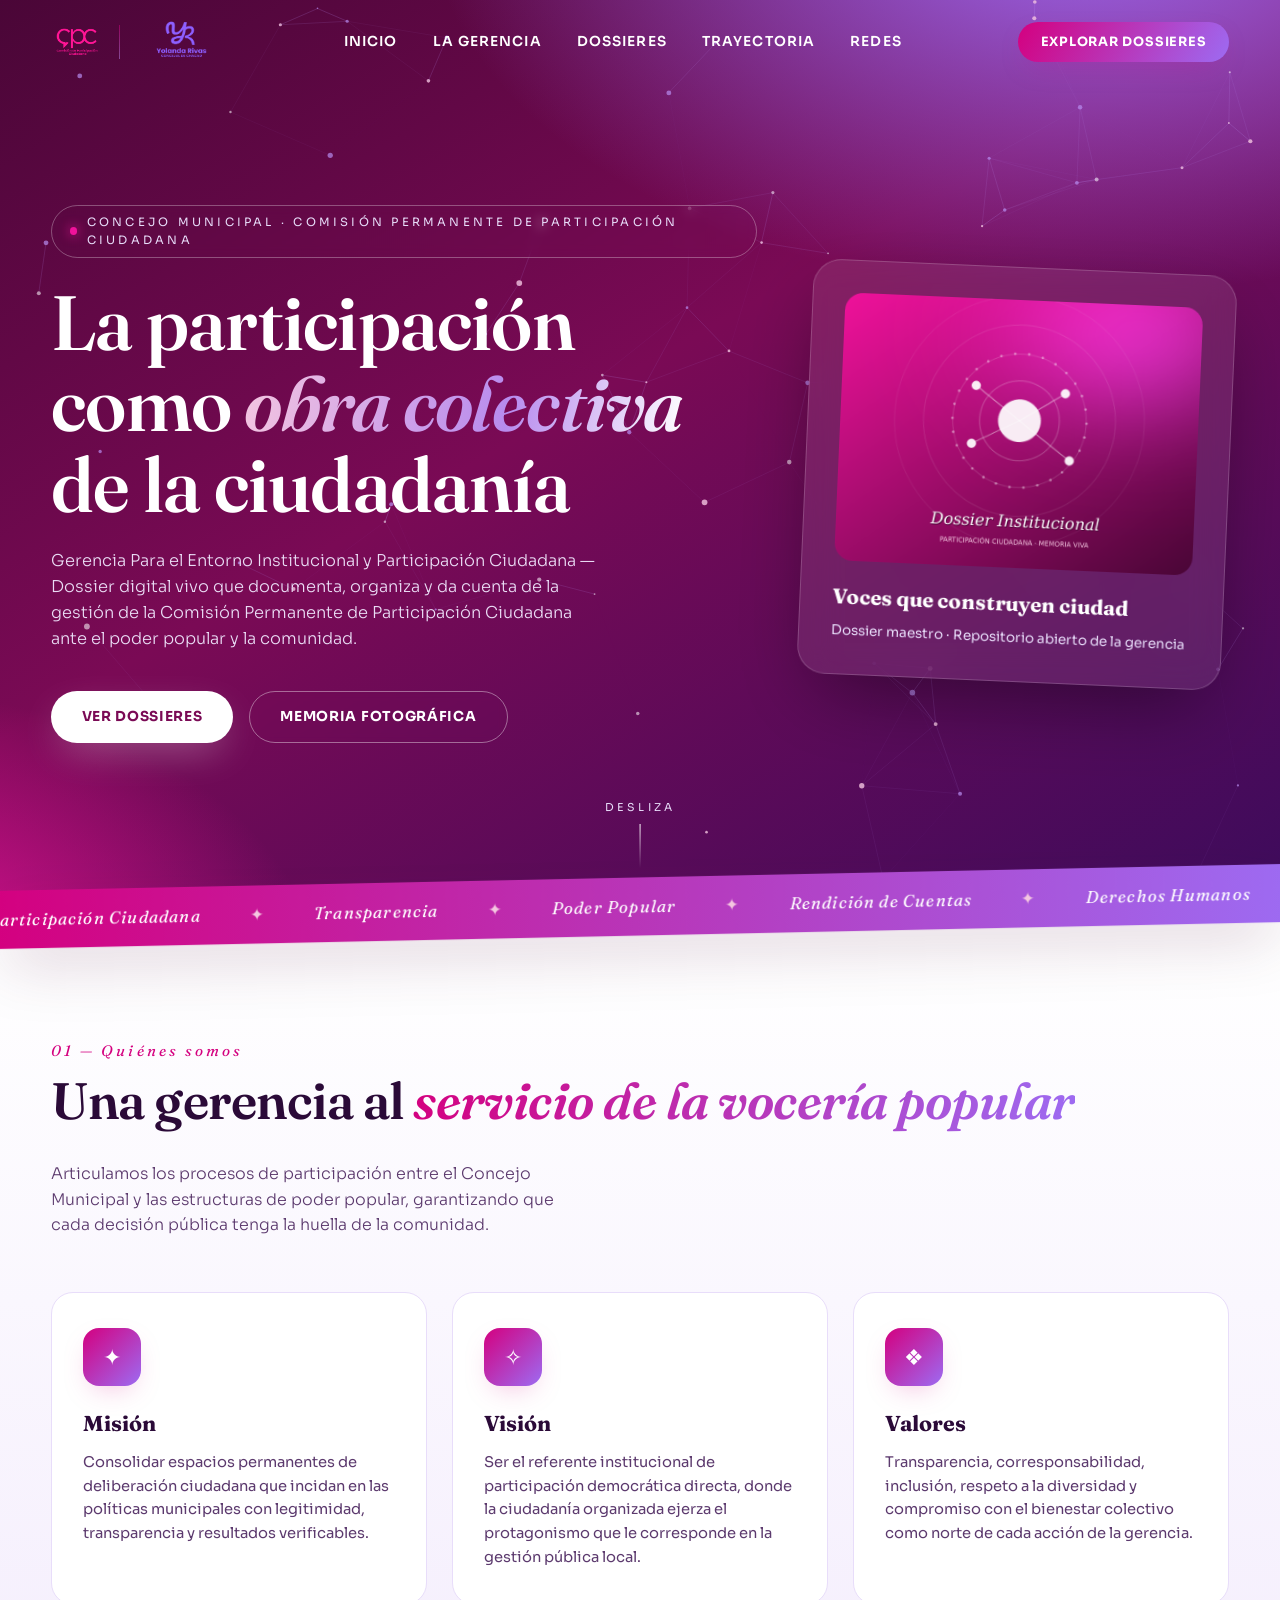
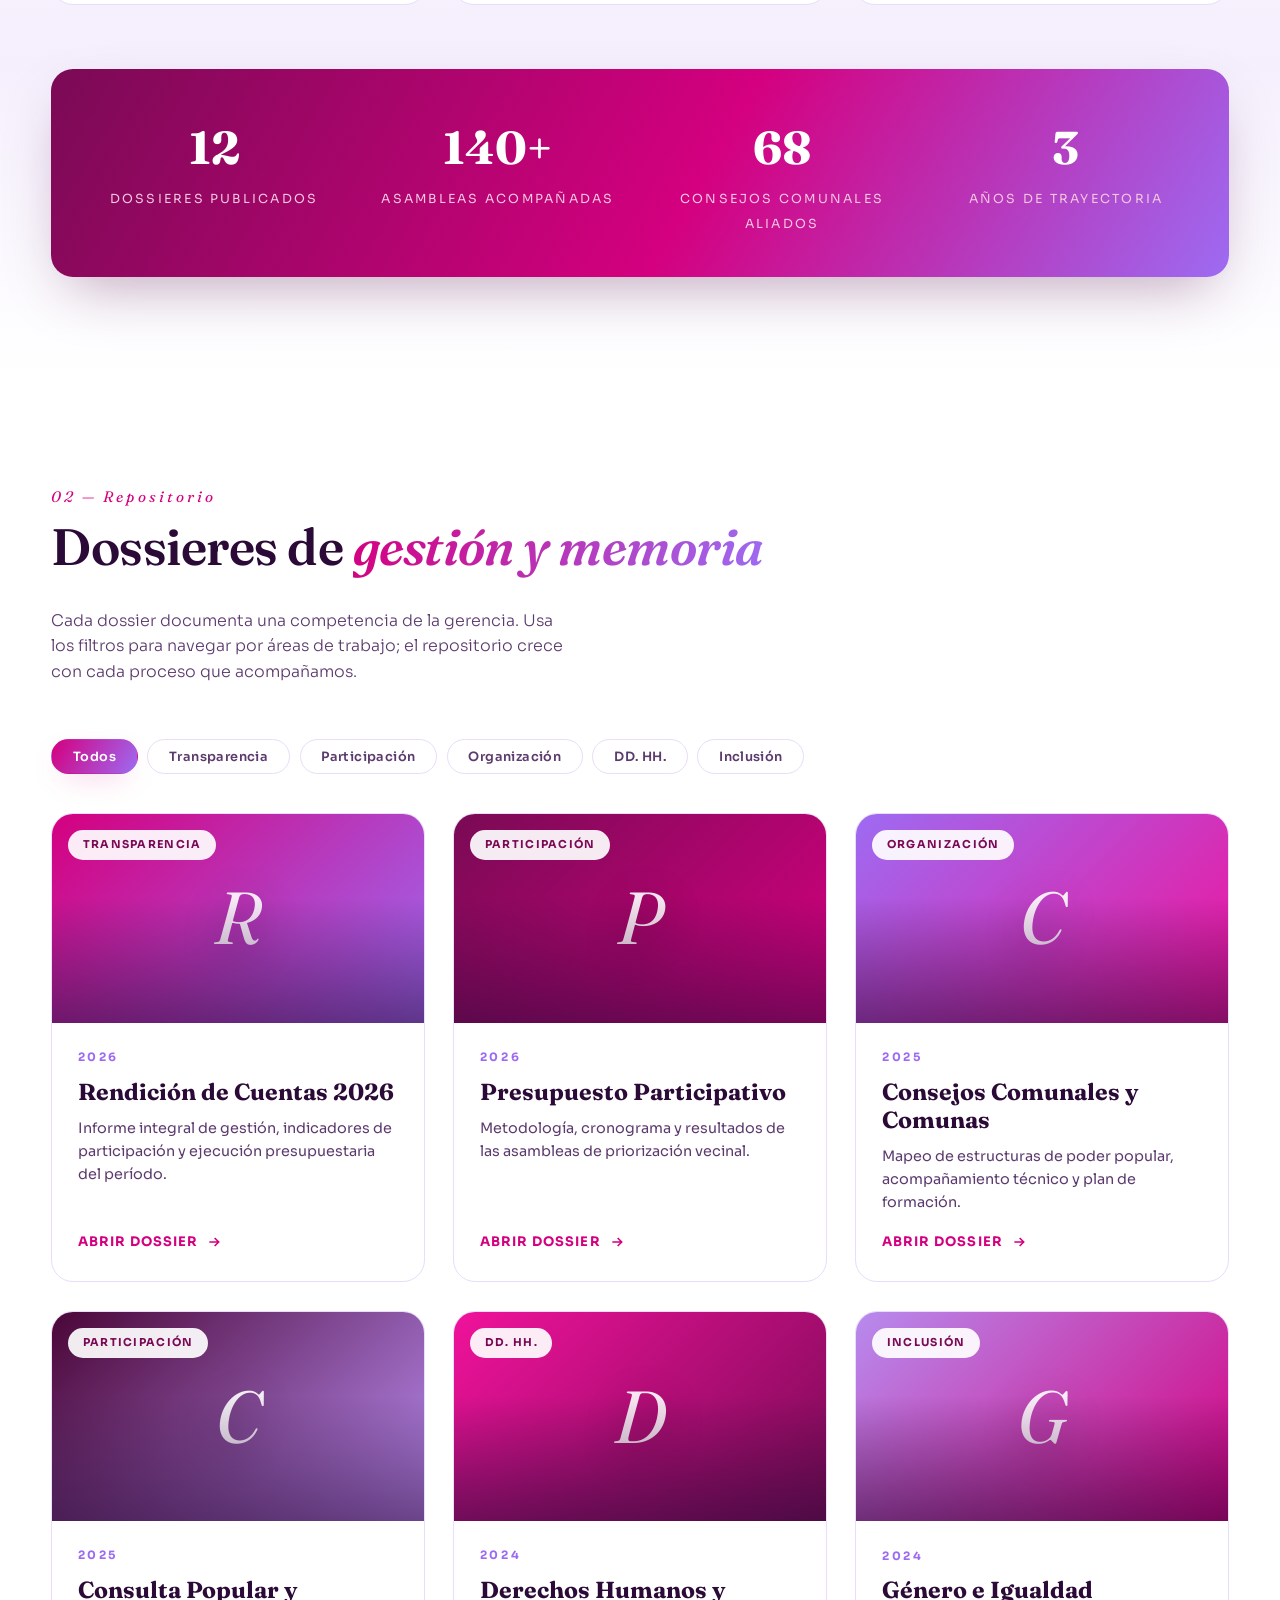
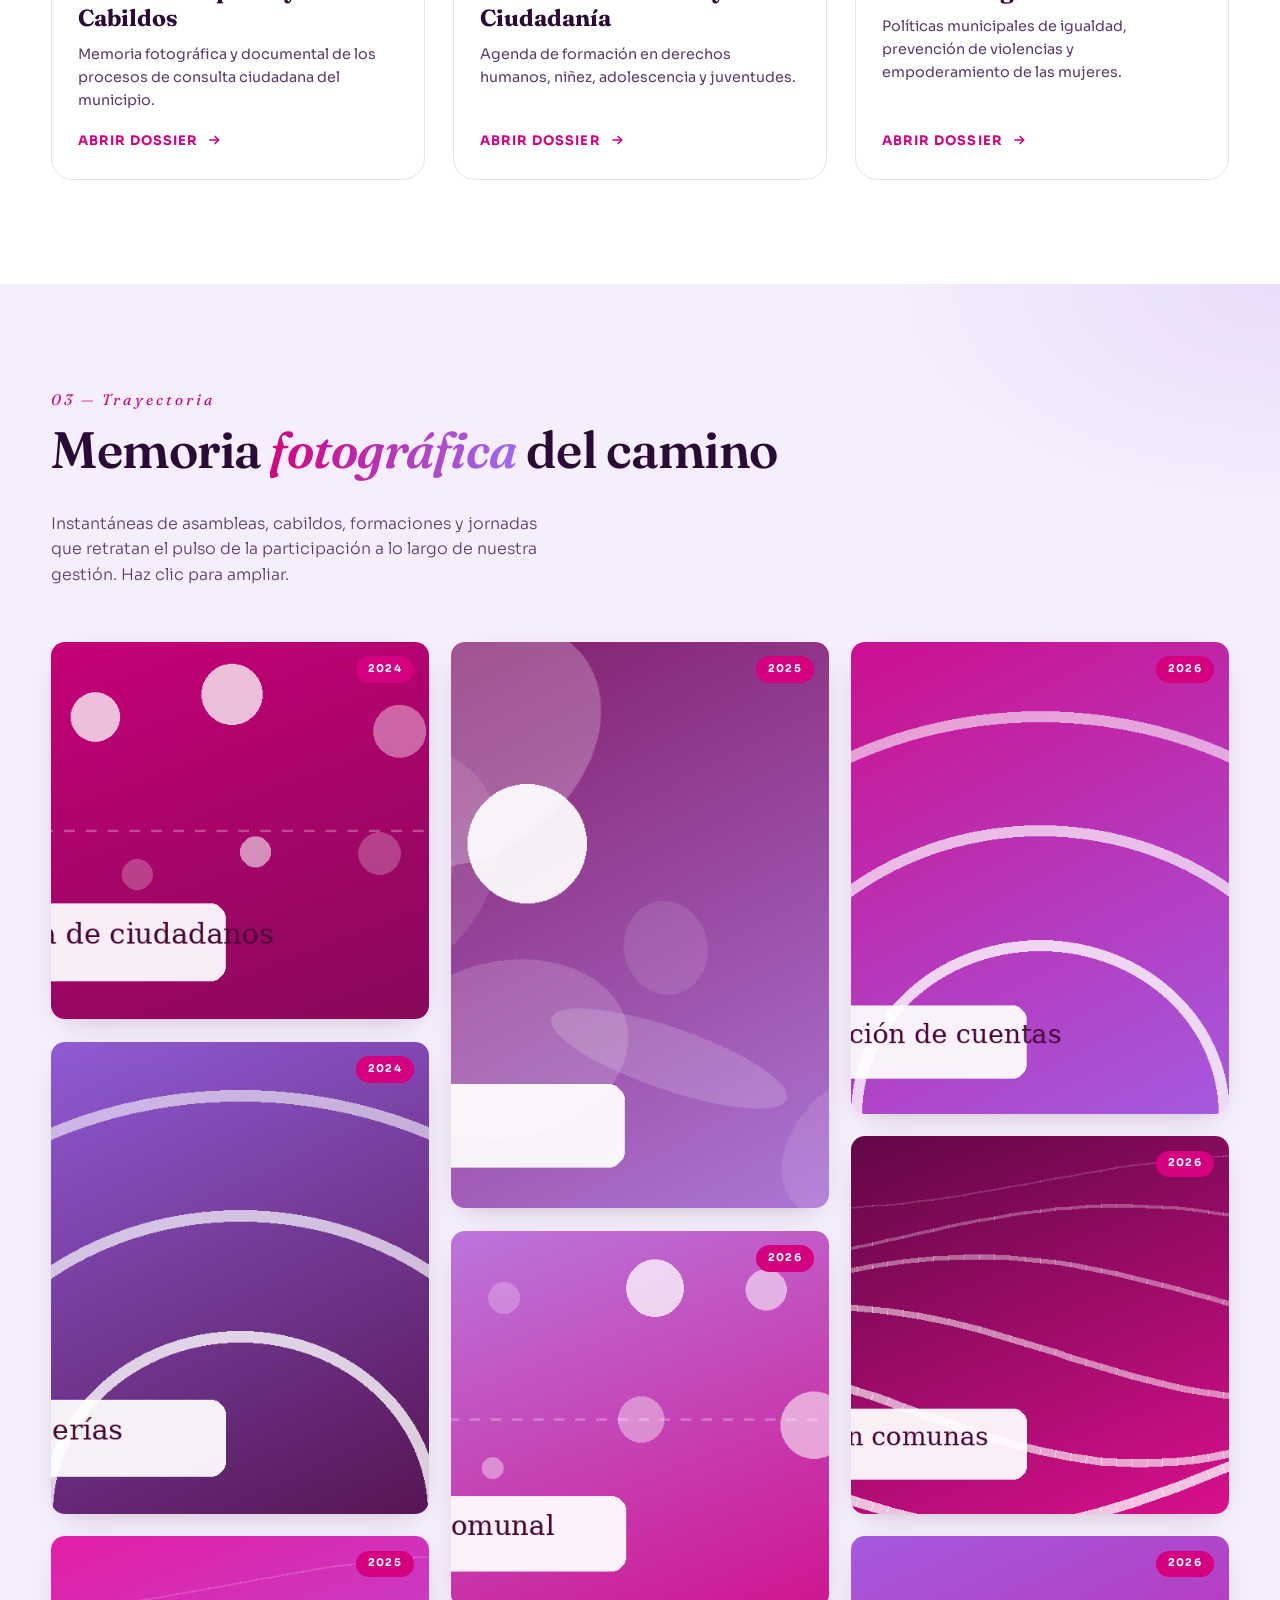
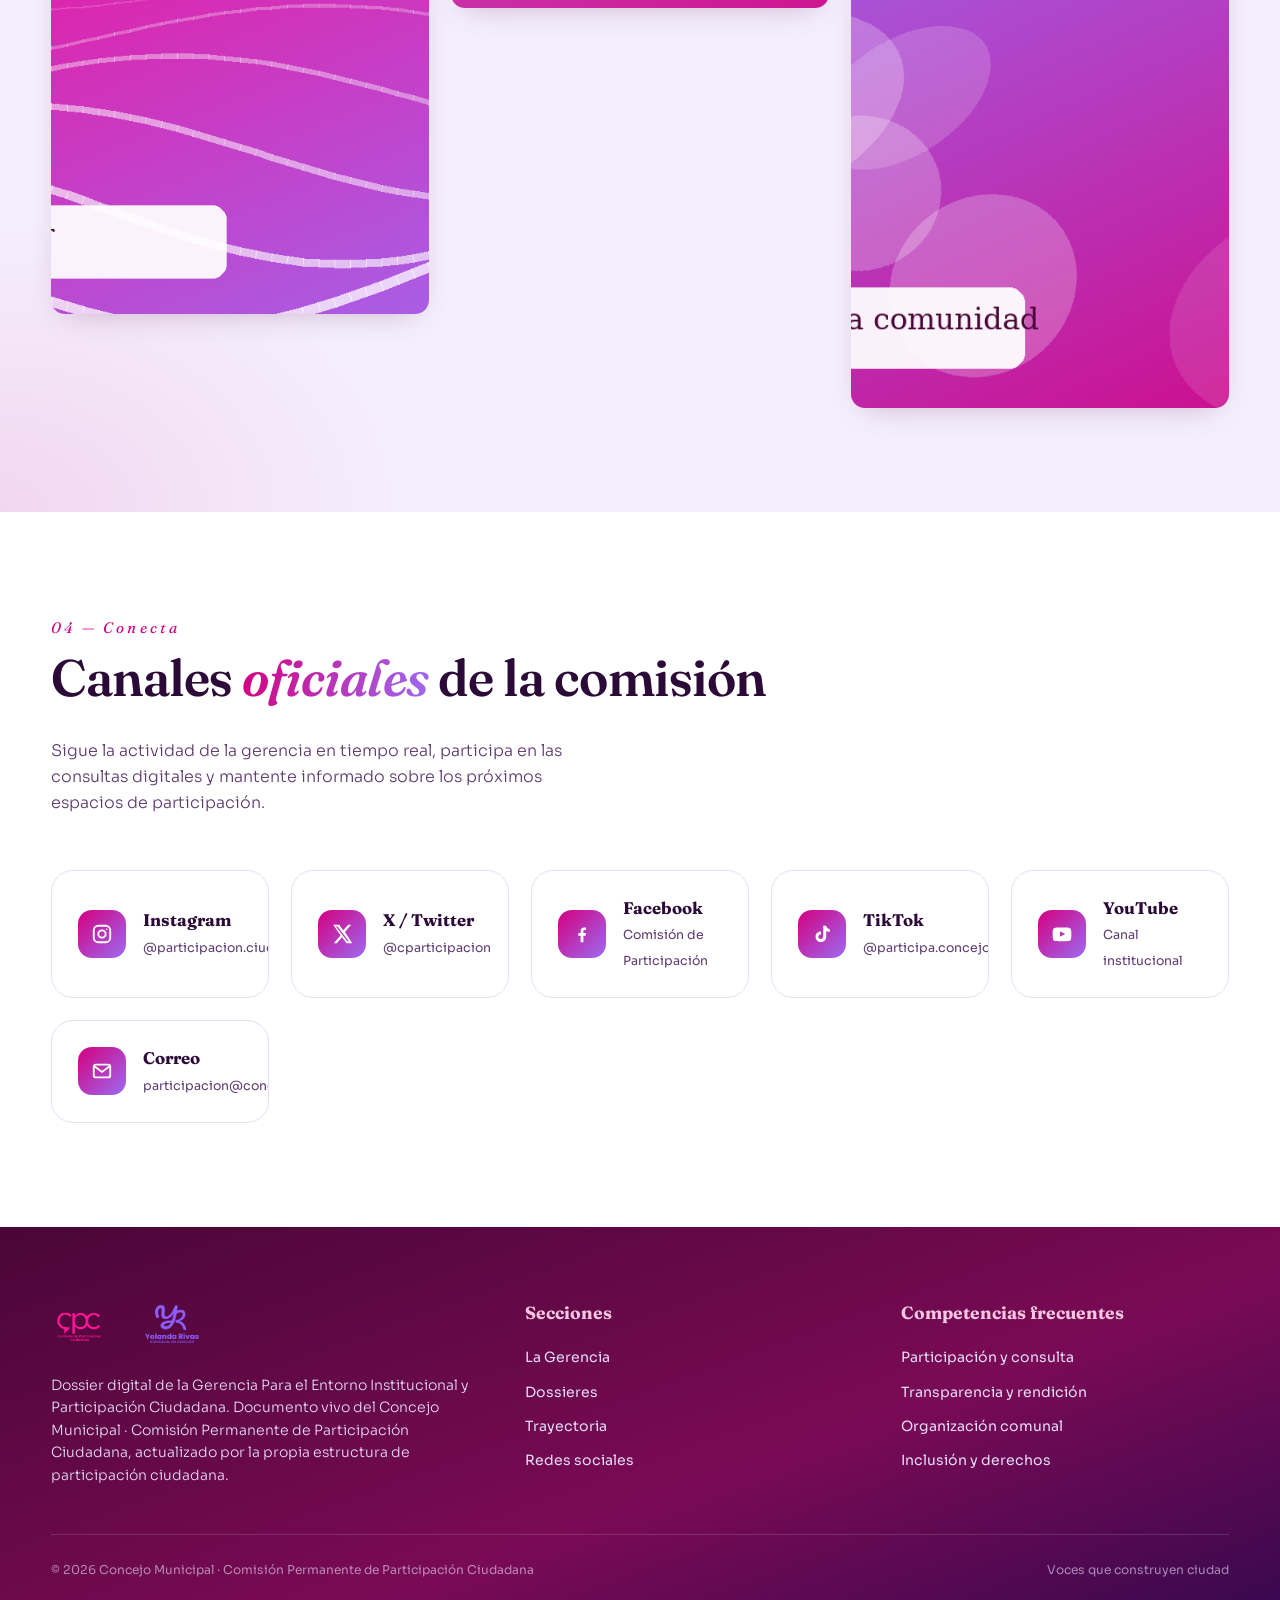
==== commit 9b55fa28: "Add files via upload" ====
--- a/index.html
+++ b/index.html
@@ -188,7 +188,7 @@
           <img src="assets/img/logos/logo-concejo.png" alt="Logo del concejo">
         </div>
         <p>
-          Dossier digital de la <span data-campo="gerencia">gerencia</span>. Documento vivo de la
+          Dossier digital de la <span data-campo="gerencia">gerencia</span>. Documento vivo del
           <span data-campo="institucion">institución</span>, actualizado por la propia estructura
           de participación ciudadana.
         </p>
